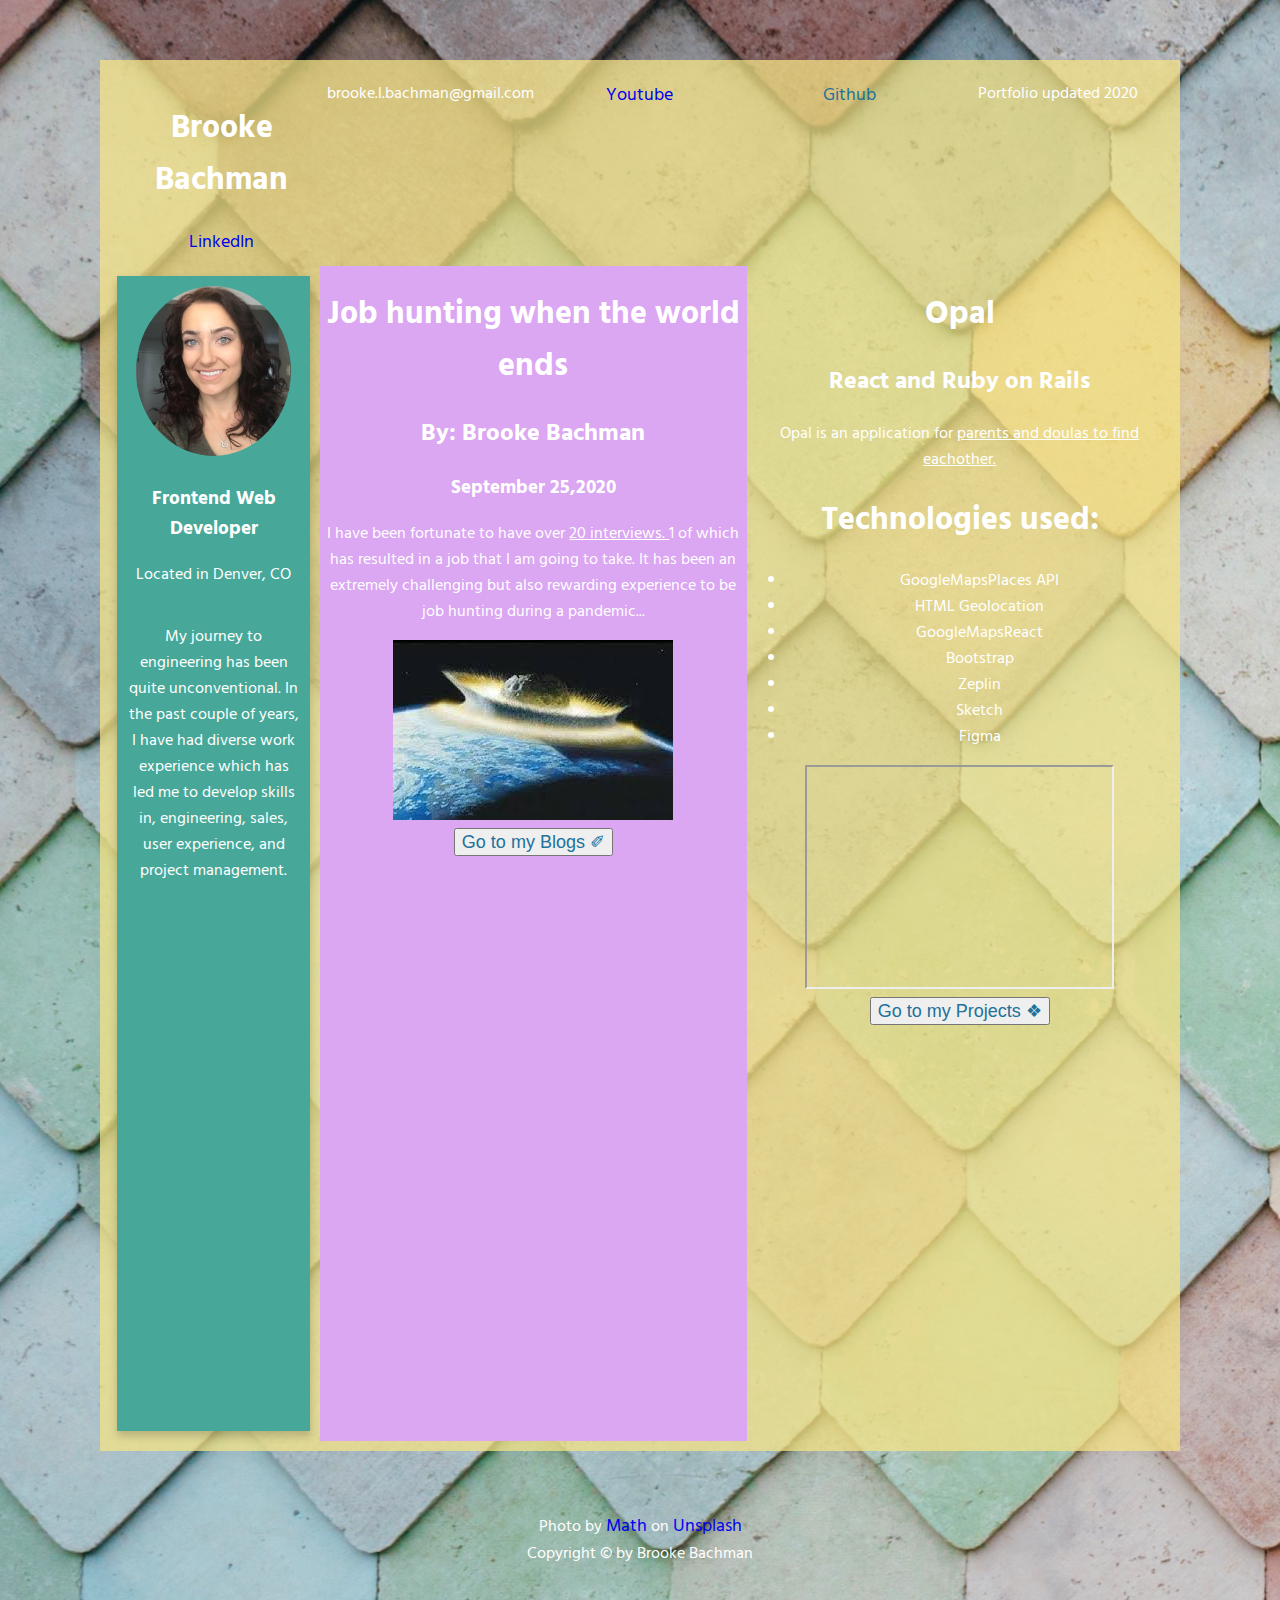
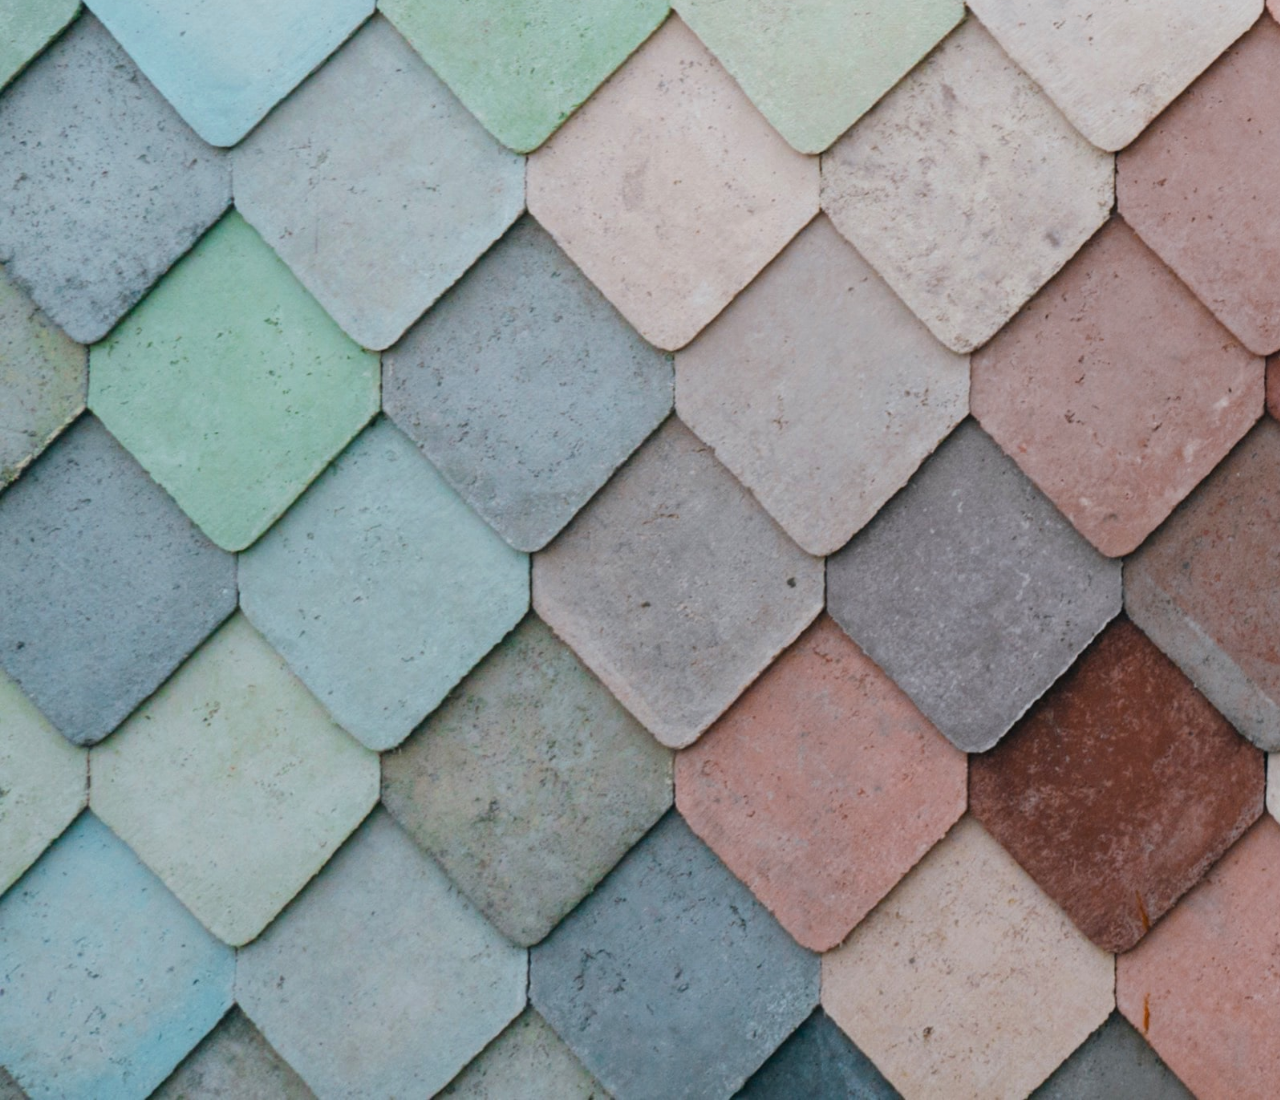
==== index.html @ a8723e6d "photo info and copyright looks good" ====
<!DOCTYPE html>
<!--[if lt IE 7]>      <html class="no-js lt-ie9 lt-ie8 lt-ie7"> <![endif]-->
<!--[if IE 7]>         <html class="no-js lt-ie9 lt-ie8"> <![endif]-->
<!--[if IE 8]>         <html class="no-js lt-ie9"> <![endif]-->
<!--[if gt IE 8]><!-->
<html class="no-js">
	<!--<![endif]-->
	<head>
		<meta charset="utf-8" />
		<meta http-equiv="X-UA-Compatible" content="IE=edge" />
		<title>The Home Page</title>
		<meta name="description" content="" />
		<meta name="viewport" content="width=device-width, initial-scale=1" />
		<link rel="stylesheet" href="./assets/Css/port_homepage.css" />
	</head>
	<body>
        <div id="main">
			<div id="heading">
                <div id="bio-body">
                    <div id="top-grid">
                        <!-- contact-info ends here -->
                        <header>Portfolio updated 2020</header>
                            <h1 id="name">Brooke Bachman</h1>
                       
                                <span id="contact">brooke.l.bachman@gmail.com </span>
                                 <a id="youtube" href="http://www.youtube.com/channel/UCHbT-7f5TmRQencjQv1mF-Q?view_as=subscriber">Youtube </a>  </a>
                                 <a id="github" href="http://github.com/brookebachman00">Github</a> 
                                 <a id="linked" href="http://www.linkedin.com/in/brookebachman">LinkedIn</a>
                            
                     <!--  div top-grid ends here -->
                    </div>
                    <div id="mid-first">
                        <div id="pic-div">
                            <img id="pic" alt="photo of a woman with curly hair" src='./assets/images/brookepic.jpg' ></img>
                            <div id="brooke-details">
                                <h3>Frontend Web Developer</h3>
                                <p>Located in Denver, CO </p>
                            </div>
                        </div>
                            <p id="bio-title">
                                My journey to engineering has been quite unconventional. In the past couple of years, I have had diverse work experience which has led me to develop skills in, engineering, sales, user experience, and project management.
                            </p>
                    </div>
                    <div id="blog-card">
                        <h1 id="blog-title">Job hunting when the world ends</h1>
                        <h2>By: Brooke Bachman</h2>
                        <h3 id="date">September 25,2020</h3>
                        <p id="blog-content">
                            I have been fortunate to have over <u>20 interviews. </u> 1 of which has resulted in a job that I am
                            going to take. It has been an extremely challenging but also rewarding experience to be job hunting during a pandemic...</p>
                            <img id="photo" src='./assets/images/worldends.jpg' alt="photo of the earth exploding"><br>
                        <button><a class="nav-items" href="Blog/bloghome.html"> Go to my Blogs ✐    </a></button>
                    </div>
                    <div id="project-card">
                        <h1 id="project-title">Opal</h1>
                        <h2>React and Ruby on Rails</h2>
                        <p id="project-content">Opal is an application for <u>parents and doulas to find eachother.</u></p>
                        <h1 id="tech">Technologies used:</h1>
                        <ul id="types">
                            <li>GoogleMapsPlaces API</li>
                            <li>HTML Geolocation</li> 
                            <li>GoogleMapsReact</li>
                            <li>Bootstrap</li>
                            <li>Zeplin</li> 
                            <li>Sketch</li>
                            <li>Figma</li>
                        </ul>
                        <iframe id="video" width="305vw" height="220vh" src="https://www.youtube.com/embed/R0_HKZfdg3s"> </iframe>
                        <button><a class="nav-items" href="projects.html">   Go to my Projects ❖</a>  </button>
                    </div>
                </div>
            </div>
             <!-- This is the background div-->
                <!-- grid middle ends here -->
                 <!-- div body ends here -->
            <!-- heading ends here -->
           
        
        <!--  main ends here -->
    <span id="photo-info"
				>Photo by
				<a
					href="https://unsplash.com/@builtbymath?utm_source=unsplash&amp;utm_medium=referral&amp;utm_content=creditCopyText"
					>Math</a>
				on
				<a
					href="https://unsplash.com/backgrounds/nature/wood?utm_source=unsplash&amp;utm_medium=referral&amp;utm_content=creditCopyText"
                    >Unsplash</a></span>
    
        <footer>Copyright © by Brooke Bachman</footer>
            </div>
        </div>
    </div>
		<!--[if lt IE 7]>
			<p class="browsehappy">
				You are using an <strong>outdated</strong> browser. Please <a href="#">upgrade your browser</a> to
				improve your experience.
			</p>
		<![endif]-->
		<link href="https://fonts.googleapis.com/css2?family=Ranchers&display=swap" rel="stylesheet" />

        <link href="https://fonts.googleapis.com/css2?family=Hind+Siliguri:wght@400;700&family=Roboto+Condensed:ital,wght@0,300;0,400;1,300;1,400&display=swap" rel="stylesheet">

        <script src="" async defer></script>
       
	</body>
</html>
---- assets/Css/port_homepage.css ----
html {
    margin: 0px;
}
body {
    margin: 0px;
}

@media(min-width: 800px){
    #main {
        background-image: url('../images/tile.jpg');
		background-size: cover;
		height: 300vh;
		text-align: center;
		width: 100vw;
		font-family: 'Hind Siliguri', sans-serif;
        color: white;
    }
    #heading {
        padding: 60px;
    }
    #bio-body {
		display: grid;
		grid-template-columns: 1fr 2fr 2fr;
		grid-template-rows: 1fr 6fr;
		grid-template-areas:
			'top top top'
			'bio blogs projects';
        padding: 10px 7px;
        background-color: rgba(244, 227, 134, 0.745);
        margin: 0px 40px;
    }
    #blog-card{
        background-color: rgb(219, 166, 242);
    }
	#top-grid {
        padding: 10px;
		grid-area: top;
		display: grid;
		grid-template-columns: 1fr 1fr 1fr 1fr 1fr;
		grid-template-areas: 'name link1 link2 link3 link4';
	}

	#bio-title {
		grid-area: bio;
		margin: 10px;
	}

	#mid-first {
		background-color: #47a899;
		box-shadow: 0 5px 9px 0 rgba(0, 0, 0, 0.2);
		transition: 0.4s;
		margin: 10px;
	}

	#contact {
		grid-area: link1;
	}
	#youtube {
		grid-area: link2;
	}
	#github {
		grid-area: link3;
    }
    
    #linkedin {
        grid-area: link4;
    }

	#name {
		grid-area: name;
	}
	#pic-div {
		grid-area: pic;
		padding: 10px;
	}
	#pic {
		border-radius: 50%;
		height: 170px;
		width: 155px;
	}

	#brooke-details {
		grid-area: location;
	}

	#Navbar{
		color: white;
		grid-area: nav;
		font-size: 12px;
	}

	.nav-items {
		color: rgb(33, 113, 155);
	}
	#project-video {
		grid-area: video;
		color: white;
		font-size: 12px;
    }
    #github {
		color: rgb(33, 113, 155);
	}
	a {
		text-decoration: none;
		font-size: 18px;
	}
}
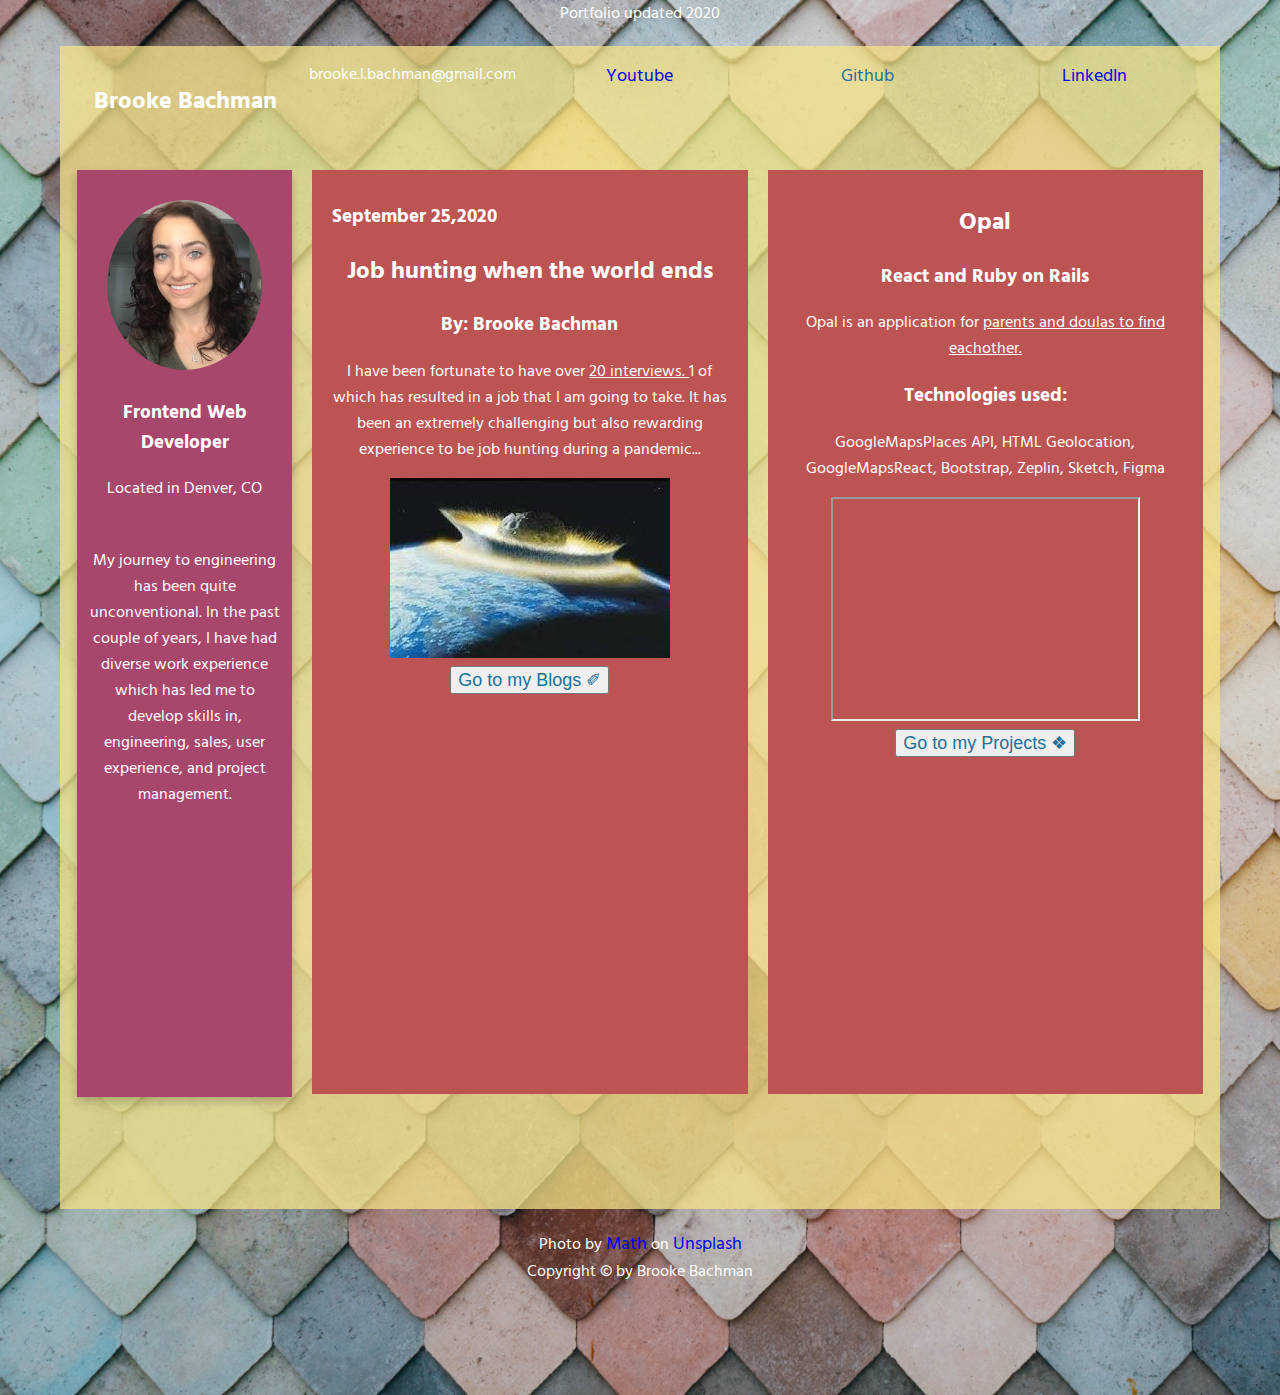
==== commit 48955b7a: "lined up cards" ====
--- a/index.html
+++ b/index.html
@@ -14,13 +14,16 @@
 		<link rel="stylesheet" href="./assets/Css/port_homepage.css" />
 	</head>
 	<body>
+       
         <div id="main">
+            <header>Portfolio updated 2020</header>
 			<div id="heading">
                 <div id="bio-body">
+                  
                     <div id="top-grid">
                         <!-- contact-info ends here -->
-                        <header>Portfolio updated 2020</header>
-                            <h1 id="name">Brooke Bachman</h1>
+                      
+                            <h2 id="name">Brooke Bachman</h2>
                        
                                 <span id="contact">brooke.l.bachman@gmail.com </span>
                                  <a id="youtube" href="http://www.youtube.com/channel/UCHbT-7f5TmRQencjQv1mF-Q?view_as=subscriber">Youtube </a>  </a>
@@ -42,9 +45,11 @@
                             </p>
                     </div>
                     <div id="blog-card">
-                        <h1 id="blog-title">Job hunting when the world ends</h1>
-                        <h2>By: Brooke Bachman</h2>
                         <h3 id="date">September 25,2020</h3>
+                        <h2 id="blog-title">Job hunting when the world ends</h2>
+                        
+                        <h3>By: Brooke Bachman</h3>
+                        
                         <p id="blog-content">
                             I have been fortunate to have over <u>20 interviews. </u> 1 of which has resulted in a job that I am
                             going to take. It has been an extremely challenging but also rewarding experience to be job hunting during a pandemic...</p>
@@ -52,21 +57,15 @@
                         <button><a class="nav-items" href="Blog/bloghome.html"> Go to my Blogs ✐    </a></button>
                     </div>
                     <div id="project-card">
-                        <h1 id="project-title">Opal</h1>
-                        <h2>React and Ruby on Rails</h2>
+                        <h2 id="project-title">Opal</h2>
+                        <h3>React and Ruby on Rails</h3>
                         <p id="project-content">Opal is an application for <u>parents and doulas to find eachother.</u></p>
-                        <h1 id="tech">Technologies used:</h1>
-                        <ul id="types">
-                            <li>GoogleMapsPlaces API</li>
-                            <li>HTML Geolocation</li> 
-                            <li>GoogleMapsReact</li>
-                            <li>Bootstrap</li>
-                            <li>Zeplin</li> 
-                            <li>Sketch</li>
-                            <li>Figma</li>
-                        </ul>
+                        <h3 id="tech">Technologies used:</h3>
+                            <p>GoogleMapsPlaces API, HTML Geolocation, GoogleMapsReact, Bootstrap, Zeplin, Sketch, Figma</p>
                         <iframe id="video" width="305vw" height="220vh" src="https://www.youtube.com/embed/R0_HKZfdg3s"> </iframe>
                         <button><a class="nav-items" href="projects.html">   Go to my Projects ❖</a>  </button>
+                        
+                    
                     </div>
                 </div>
             </div>
--- a/assets/Css/port_homepage.css
+++ b/assets/Css/port_homepage.css
@@ -1,39 +1,54 @@
 html {
-    margin: 0px;
+	margin: 0px;
 }
 body {
-    margin: 0px;
+	margin: 0px;
 }
 
-@media(min-width: 800px){
-    #main {
-        background-image: url('../images/tile.jpg');
+@media (min-width: 800px) {
+	#main {
+		background-image: url('../images/tile.jpg');
 		background-size: cover;
-		height: 300vh;
+		height: 155vh;
 		text-align: center;
 		width: 100vw;
 		font-family: 'Hind Siliguri', sans-serif;
-        color: white;
-    }
-    #heading {
-        padding: 60px;
-    }
-    #bio-body {
+		color: white;
+	}
+	#heading {
+		padding: 20px;
+	}
+	#date {
+		text-align: left;
+		padding-left: 8px;
+	}
+	#bio-body {
 		display: grid;
 		grid-template-columns: 1fr 2fr 2fr;
-		grid-template-rows: 1fr 6fr;
+		grid-template-rows: 1fr 10fr;
 		grid-template-areas:
 			'top top top'
 			'bio blogs projects';
-        padding: 10px 7px;
-        background-color: rgba(244, 227, 134, 0.745);
-        margin: 0px 40px;
-    }
-    #blog-card{
-        background-color: rgb(219, 166, 242);
-    }
+		padding: 10px 7px;
+		background-color: rgba(244, 227, 134, 0.745);
+		margin: 0px 40px;
+		height: 127vh;
+	}
+
+	#blog-card {
+		background-color: rgb(189, 84, 84);
+		margin: 10px;
+		padding: 12px;
+		height: 100vh;
+	}
+	#project-card {
+		background-color: rgb(189, 84, 84);
+		margin: 10px;
+		padding: 12px;
+		height: 100vh;
+	}
 	#top-grid {
-        padding: 10px;
+		padding: 5px;
 		grid-area: top;
 		display: grid;
 		grid-template-columns: 1fr 1fr 1fr 1fr 1fr;
@@ -46,10 +61,11 @@
 	}
 
 	#mid-first {
-		background-color: #47a899;
+		background-color: #a8476c;
 		box-shadow: 0 5px 9px 0 rgba(0, 0, 0, 0.2);
 		transition: 0.4s;
 		margin: 10px;
+		height: 103vh;
 	}
 
 	#contact {
@@ -60,18 +76,19 @@
 	}
 	#github {
 		grid-area: link3;
-    }
-    
-    #linkedin {
-        grid-area: link4;
-    }
+	}
+
+	#linkedin {
+		grid-area: link4;
+	}
 
 	#name {
 		grid-area: name;
 	}
 	#pic-div {
 		grid-area: pic;
-		padding: 10px;
+		padding: 20px;
+		margin: 10px;
 	}
 	#pic {
 		border-radius: 50%;
@@ -83,7 +100,7 @@
 		grid-area: location;
 	}
 
-	#Navbar{
+	#Navbar {
 		color: white;
 		grid-area: nav;
 		font-size: 12px;
@@ -96,8 +113,8 @@
 		grid-area: video;
 		color: white;
 		font-size: 12px;
-    }
-    #github {
+	}
+	#github {
 		color: rgb(33, 113, 155);
 	}
 	a {
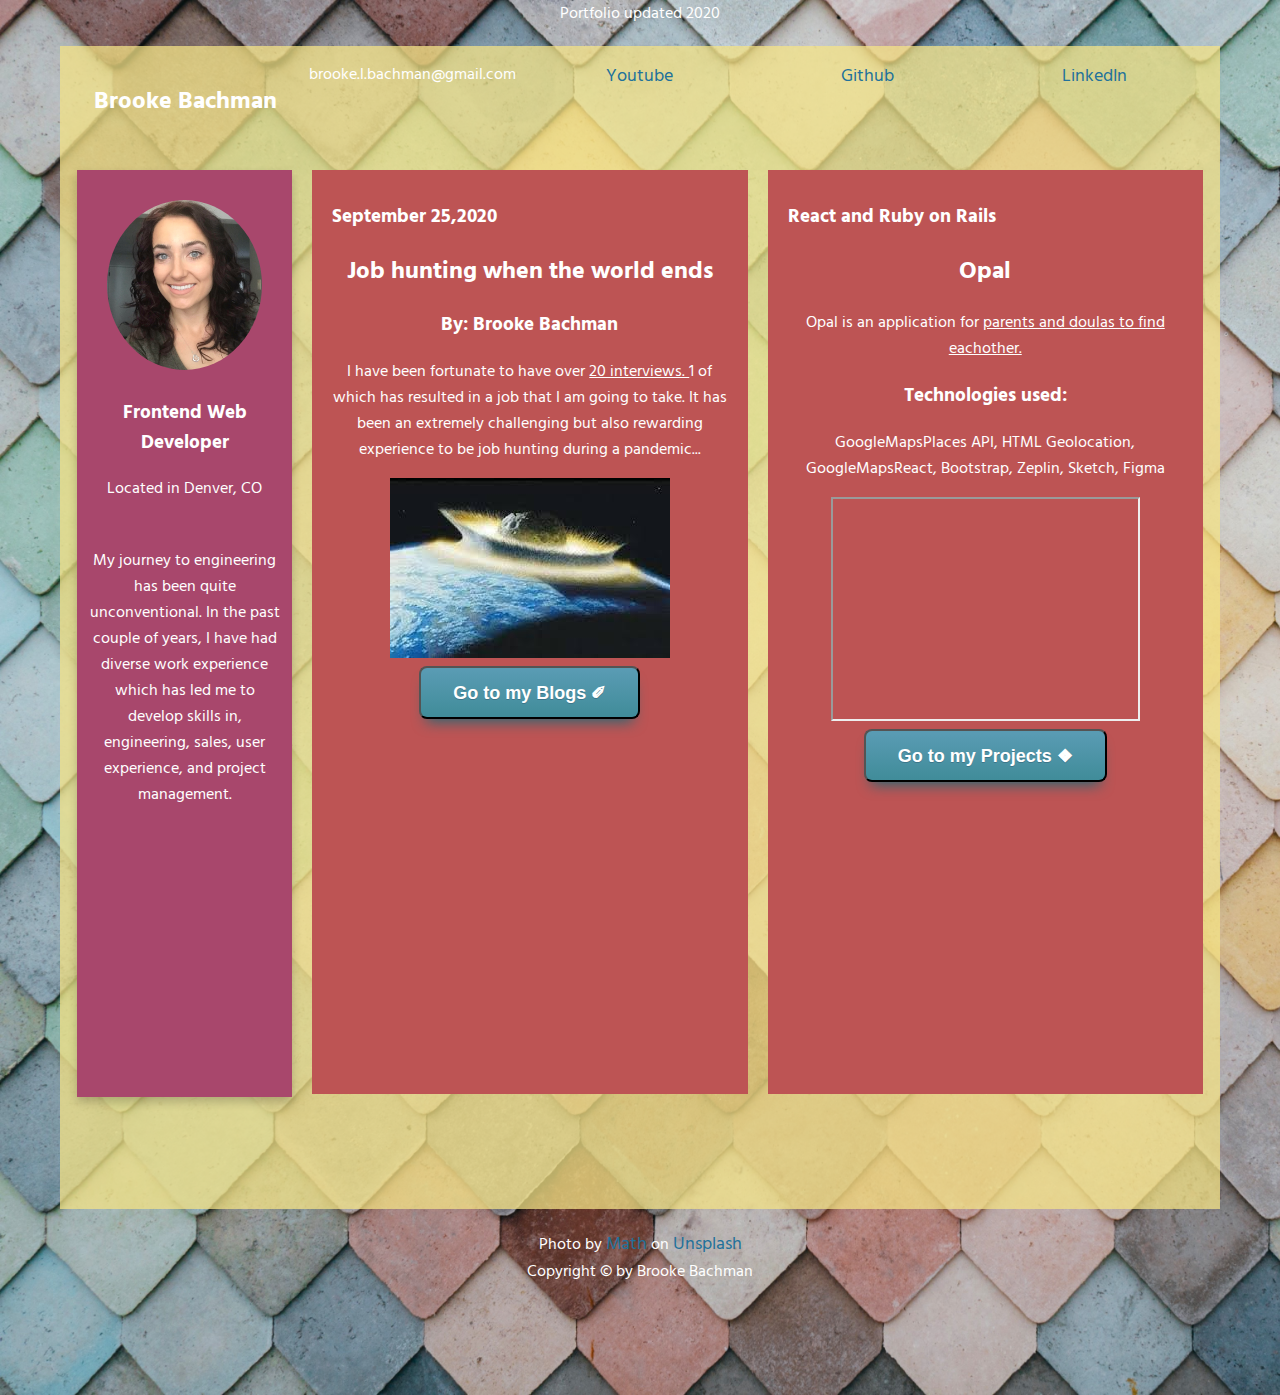
==== commit 2c36956a: "home page done" ====
--- a/index.html
+++ b/index.html
@@ -45,25 +45,23 @@
                             </p>
                     </div>
                     <div id="blog-card">
-                        <h3 id="date">September 25,2020</h3>
+                        <h3 class="date">September 25,2020</h3>
                         <h2 id="blog-title">Job hunting when the world ends</h2>
-                        
                         <h3>By: Brooke Bachman</h3>
-                        
                         <p id="blog-content">
                             I have been fortunate to have over <u>20 interviews. </u> 1 of which has resulted in a job that I am
                             going to take. It has been an extremely challenging but also rewarding experience to be job hunting during a pandemic...</p>
                             <img id="photo" src='./assets/images/worldends.jpg' alt="photo of the earth exploding"><br>
-                        <button><a class="nav-items" href="Blog/bloghome.html"> Go to my Blogs ✐    </a></button>
+                        <button class="myButton"><a class="button-link" href="Blog/bloghome.html"> Go to my Blogs ✐    </a></button>
                     </div>
                     <div id="project-card">
+                        <h3 class="date">React and Ruby on Rails</h3>
                         <h2 id="project-title">Opal</h2>
-                        <h3>React and Ruby on Rails</h3>
                         <p id="project-content">Opal is an application for <u>parents and doulas to find eachother.</u></p>
                         <h3 id="tech">Technologies used:</h3>
                             <p>GoogleMapsPlaces API, HTML Geolocation, GoogleMapsReact, Bootstrap, Zeplin, Sketch, Figma</p>
                         <iframe id="video" width="305vw" height="220vh" src="https://www.youtube.com/embed/R0_HKZfdg3s"> </iframe>
-                        <button><a class="nav-items" href="projects.html">   Go to my Projects ❖</a>  </button>
+                        <button class="myButton"><a class="button-link" href="projects.html">   Go to my Projects ❖</a>  </button>
                         
                     
                     </div>
--- a/assets/Css/port_homepage.css
+++ b/assets/Css/port_homepage.css
@@ -18,7 +18,7 @@
 	#heading {
 		padding: 20px;
 	}
-	#date {
+	.date {
 		text-align: left;
 		padding-left: 8px;
 	}
@@ -106,9 +106,7 @@
 		font-size: 12px;
 	}
 
-	.nav-items {
-		color: rgb(33, 113, 155);
-	}
+	
 	#project-video {
 		grid-area: video;
 		color: white;
@@ -119,6 +117,36 @@
 	}
 	a {
 		text-decoration: none;
-		font-size: 18px;
-	}
+        font-size: 18px;
+        color:rgb(33, 113, 155);
+    }
+    .myButton {
+        box-shadow: 0px 10px 14px -7px #276873;
+        background:linear-gradient(to bottom, #599bb3 5%, #408c99 100%);
+        background-color:#599bb3;
+        border-radius:8px;
+        display:inline-block;
+        cursor:pointer;
+        color:#ffffff;
+        font-family:Arial;
+        font-size:20px;
+        font-weight:bold;
+        padding:13px 32px;
+        text-decoration:none;
+        text-shadow:0px 1px 0px #3d768a;
+    }
+    .myButton:hover {
+        background:linear-gradient(to bottom, #408c99 5%, #599bb3 100%);
+        background-color:#408c99;
+    }
+    .myButton:active {
+        position:relative;
+        top:1px;
+    }
+    .button-link {
+        text-decoration: none;
+        color: white;
+    }
+    
+            
 }
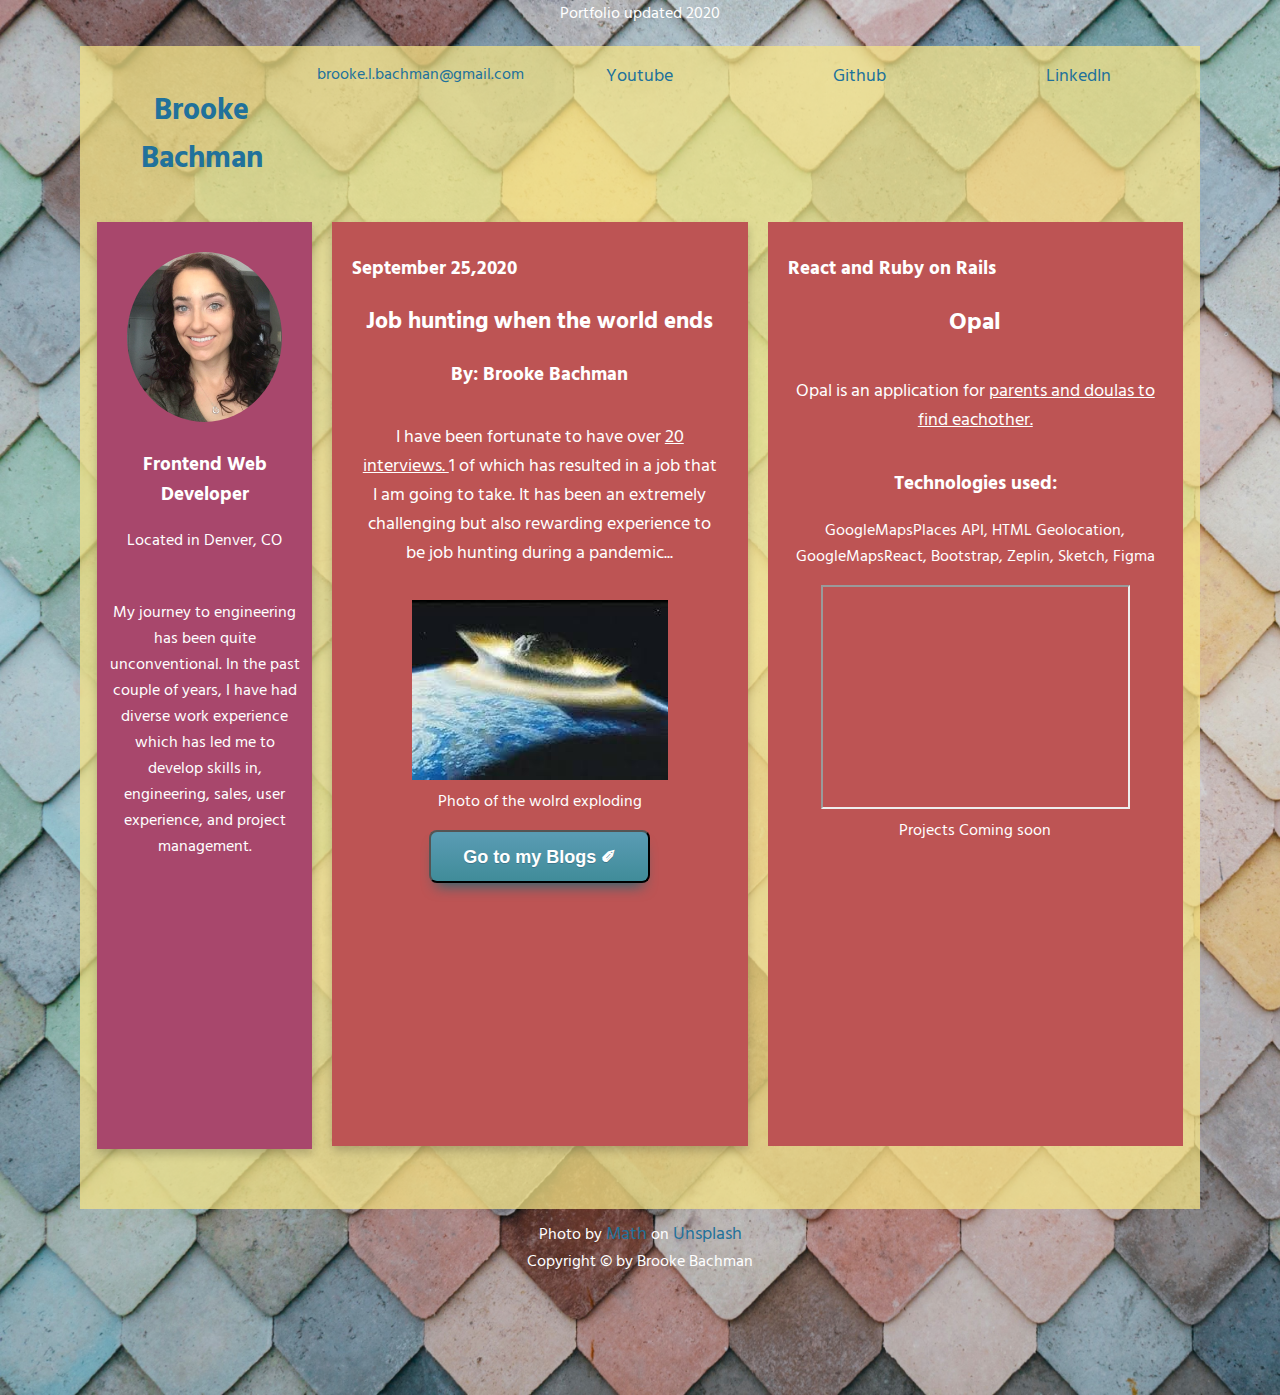
==== commit 7a490b59: "adding more fig captions" ====
--- a/index.html
+++ b/index.html
@@ -51,7 +51,10 @@
                         <p id="blog-content">
                             I have been fortunate to have over <u>20 interviews. </u> 1 of which has resulted in a job that I am
                             going to take. It has been an extremely challenging but also rewarding experience to be job hunting during a pandemic...</p>
+                            <figure>
                             <img id="photo" src='./assets/images/worldends.jpg' alt="photo of the earth exploding"><br>
+                            <figcaption>Photo of the wolrd exploding</figcaption>
+                        </figure>
                         <button class="myButton"><a class="button-link" href="Blog/bloghome.html"> Go to my Blogs ✐    </a></button>
                     </div>
                     <div id="project-card">
@@ -61,7 +64,7 @@
                         <h3 id="tech">Technologies used:</h3>
                             <p>GoogleMapsPlaces API, HTML Geolocation, GoogleMapsReact, Bootstrap, Zeplin, Sketch, Figma</p>
                         <iframe id="video" width="305vw" height="220vh" src="https://www.youtube.com/embed/R0_HKZfdg3s"> </iframe>
-                        <button class="myButton"><a class="button-link" href="projects.html">   Go to my Projects ❖</a>  </button>
+                        <div id="project-link" >  Projects Coming soon  </div>
                         
                     
                     </div>
--- a/assets/Css/port_homepage.css
+++ b/assets/Css/port_homepage.css
@@ -1,3 +1,6 @@
+@import '../Css/bloghome.css';
+@import '../Css/blogpost.css';
+
 html {
 	margin: 0px;
 }
@@ -16,12 +19,19 @@
 		color: white;
 	}
 	#heading {
-		padding: 20px;
-	}
+		padding: 20px 40px 10px 40px;
+    }
+    #name {
+        color: rgb(33, 113, 155);
+        font-size: 30px;
+    }
 	.date {
 		text-align: left;
 		padding-left: 8px;
-	}
+    }
+    #contact {
+        color: rgb(33, 113, 155);
+    }
 	#bio-body {
 		display: grid;
 		grid-template-columns: 1fr 2fr 2fr;
@@ -40,7 +50,18 @@
 		margin: 10px;
 		padding: 12px;
 		height: 100vh;
-	}
+    }
+    #blog-title {
+        font-size: 23px;
+    }
+    #blog-content {
+        font-size: 17.6px;
+        padding: 15px;
+    }
+    #project-content {
+        font-size: 17.6px;
+        padding: 15px;
+    }
 	#project-card {
 		background-color: rgb(189, 84, 84);
 		margin: 10px;
@@ -106,7 +127,6 @@
 		font-size: 12px;
 	}
 
-	
 	#project-video {
 		grid-area: video;
 		color: white;
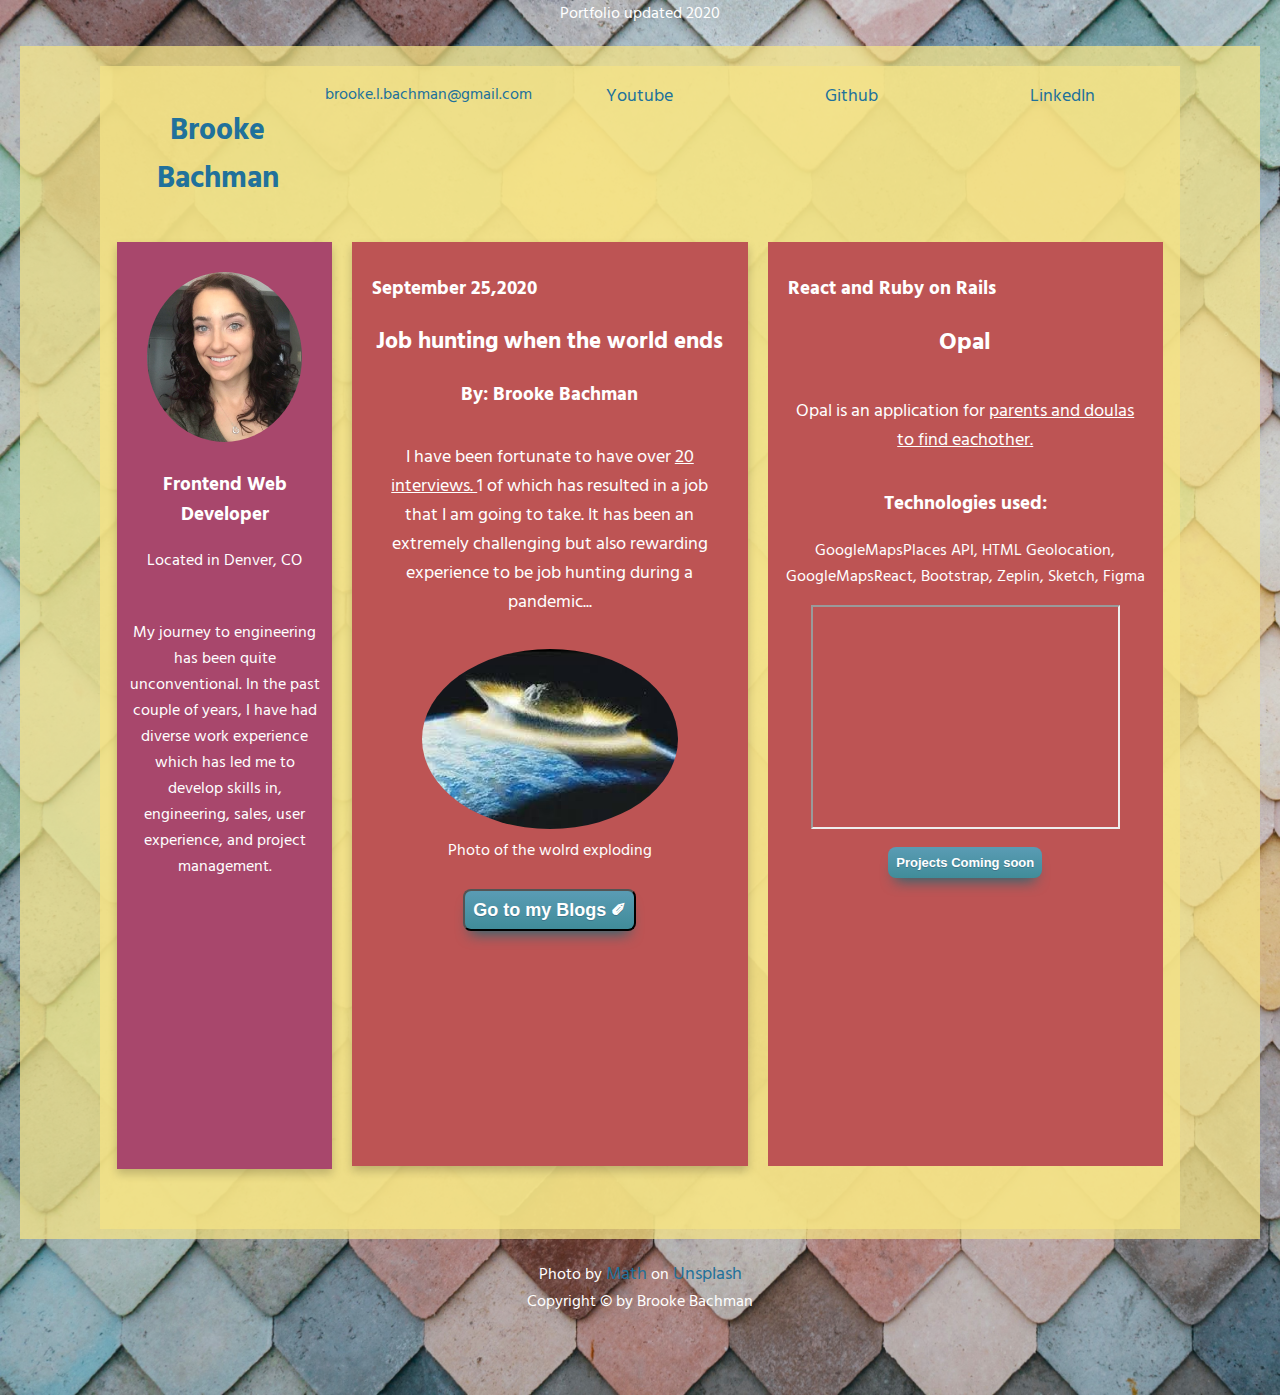
==== commit 6c7e3dfc: "working on the mobile app" ====
--- a/index.html
+++ b/index.html
@@ -19,7 +19,6 @@
             <header>Portfolio updated 2020</header>
 			<div id="heading">
                 <div id="bio-body">
-                  
                     <div id="top-grid">
                         <!-- contact-info ends here -->
                       
--- a/assets/Css/port_homepage.css
+++ b/assets/Css/port_homepage.css
@@ -6,6 +6,25 @@
 }
 body {
 	margin: 0px;
+}
+
+#main {
+    background-image: url('../images/tile.jpg');
+		background-size: cover;
+		height: 275vh;
+		text-align: center;
+		font-family: 'Hind Siliguri', sans-serif;
+		color: white;
+}
+
+#heading {
+    margin: 20px;
+    background-color: rgba(244, 227, 134, 0.745);
+}
+img {
+    height: 160px;
+    width: 146px;
+    border-radius: 55%;
 }
 
 @media (min-width: 800px) {
@@ -149,11 +168,12 @@
         cursor:pointer;
         color:#ffffff;
         font-family:Arial;
-        font-size:20px;
+        font-size:13px;
         font-weight:bold;
-        padding:13px 32px;
+        padding:8px 8px;
         text-decoration:none;
         text-shadow:0px 1px 0px #3d768a;
+        margin: 10px;
     }
     .myButton:hover {
         background:linear-gradient(to bottom, #408c99 5%, #599bb3 100%);
@@ -167,6 +187,23 @@
         text-decoration: none;
         color: white;
     }
+    #project-link {
+        font-size: 13px;
+        box-shadow: 0px 10px 14px -7px #276873;
+        background:linear-gradient(to bottom, #599bb3 5%, #408c99 100%);
+        background-color:#599bb3;
+        border-radius:8px;
+        display:inline-block;
+        cursor:pointer;
+        color:#ffffff;
+        font-family:Arial;
+        font-size:13px;
+        font-weight:bold;
+        padding:8px 8px;
+        text-decoration:none;
+        text-shadow:0px 1px 0px #3d768a;
+        margin: 10px;
+    }
     
             
 }
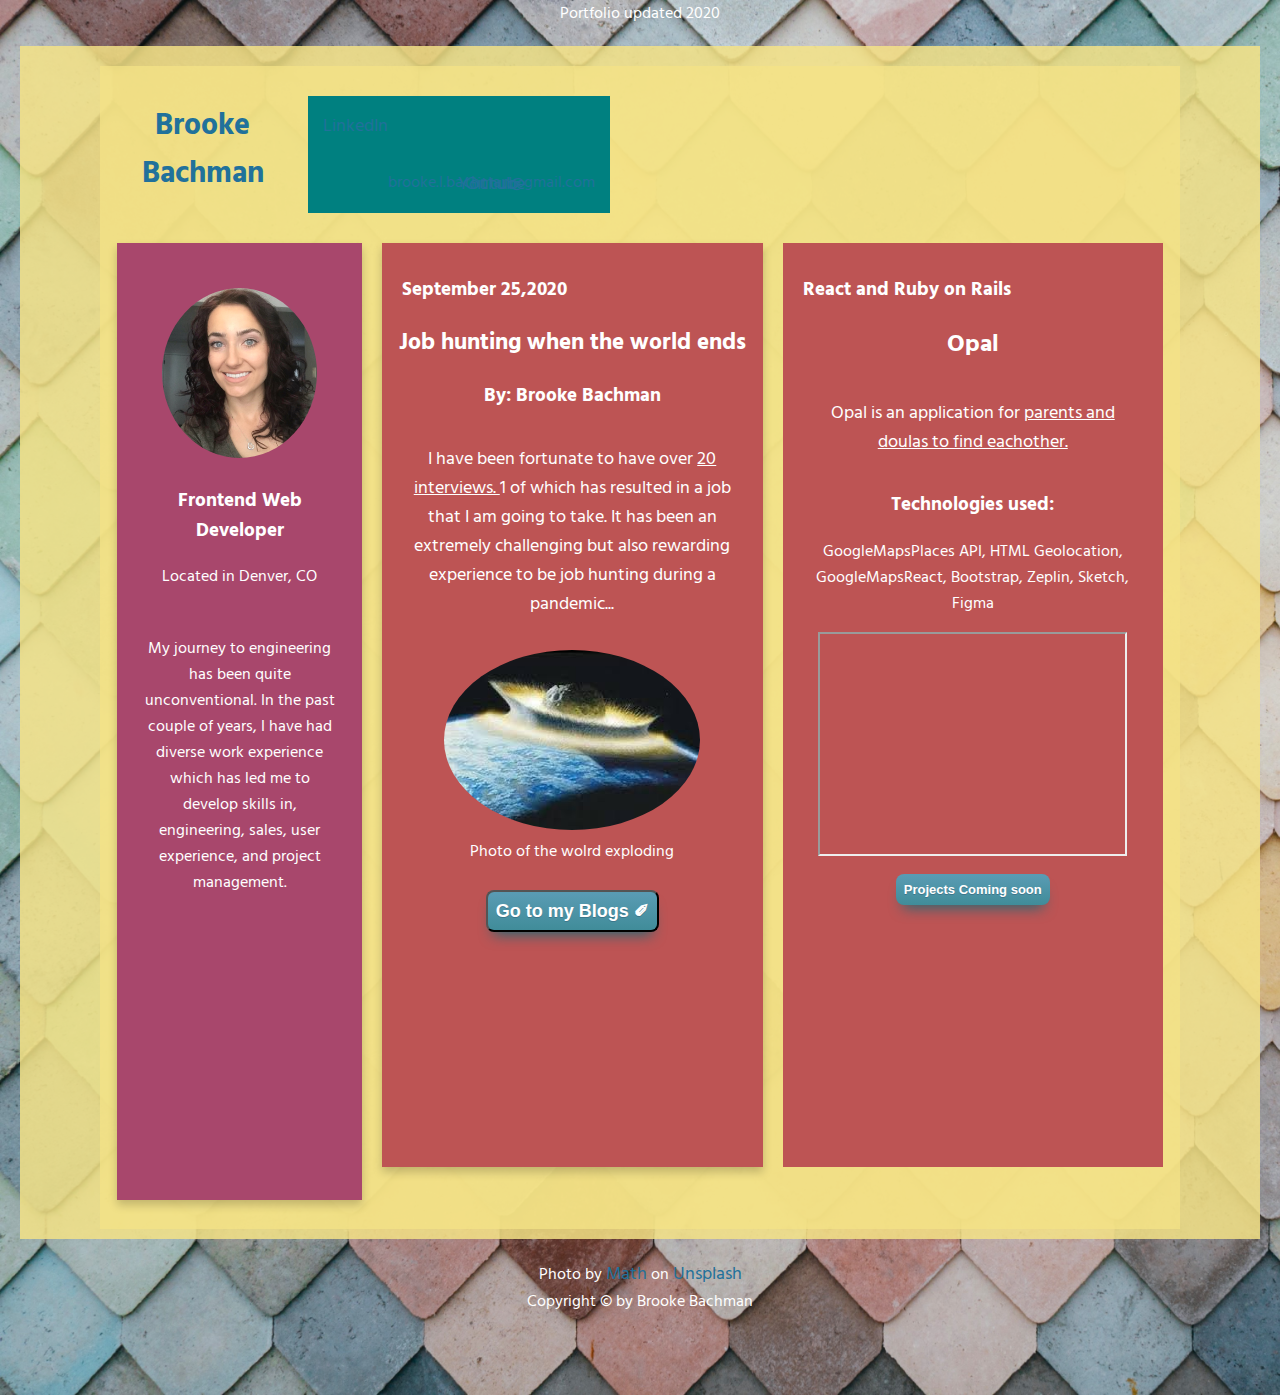
==== commit 4cc56d50: "mobile-home looks good" ====
--- a/index.html
+++ b/index.html
@@ -21,14 +21,13 @@
                 <div id="bio-body">
                     <div id="top-grid">
                         <!-- contact-info ends here -->
-                      
                             <h2 id="name">Brooke Bachman</h2>
-                       
+                            <div id="mobile-top">
                                 <span id="contact">brooke.l.bachman@gmail.com </span>
                                  <a id="youtube" href="http://www.youtube.com/channel/UCHbT-7f5TmRQencjQv1mF-Q?view_as=subscriber">Youtube </a>  </a>
                                  <a id="github" href="http://github.com/brookebachman00">Github</a> 
                                  <a id="linked" href="http://www.linkedin.com/in/brookebachman">LinkedIn</a>
-                            
+                            </div>
                      <!--  div top-grid ends here -->
                     </div>
                     <div id="mid-first">
--- a/assets/Css/port_homepage.css
+++ b/assets/Css/port_homepage.css
@@ -11,7 +11,7 @@
 #main {
     background-image: url('../images/tile.jpg');
 		background-size: cover;
-		height: 275vh;
+		height: 295vh;
 		text-align: center;
 		font-family: 'Hind Siliguri', sans-serif;
 		color: white;
@@ -19,12 +19,53 @@
 
 #heading {
     margin: 20px;
-    background-color: rgba(244, 227, 134, 0.745);
+    background-color: rgba(244, 227, 134, 0.845);
+}
+#name {
+    margin: 10px;
+    color: rgb(91, 88, 88);
+    padding: 10px;
+}
+
+#mobile-top {
+    background-color: teal;
+    display: grid;
+    grid-template-columns: 1fr 1fr 1fr ;
+    grid-template-rows: 1fr 1fr;
+    grid-template-areas: 'email email email' 'youtube github linkedin';
+    margin: 15px;
+    padding: 15px;
+    color: white;
+}
+
+#mid-first {
+    background-color: rgb(20, 155, 149);
+    padding: 15px;
+    margin: 15px;
+}
+#contact {
+    grid-area: email;
+}
+
+#youtube {
+    grid-area: youtube;
+}
+#github {
+    grid-area: github;
+}
+
+#linkedin {
+    grid-area: linkedin;
 }
 img {
     height: 160px;
     width: 146px;
     border-radius: 55%;
+}
+#blog-card {
+    background-color:  rgb(20, 155, 149);
+    margin: 15px;
+    padding: 15px;
 }
 
 @media (min-width: 800px) {
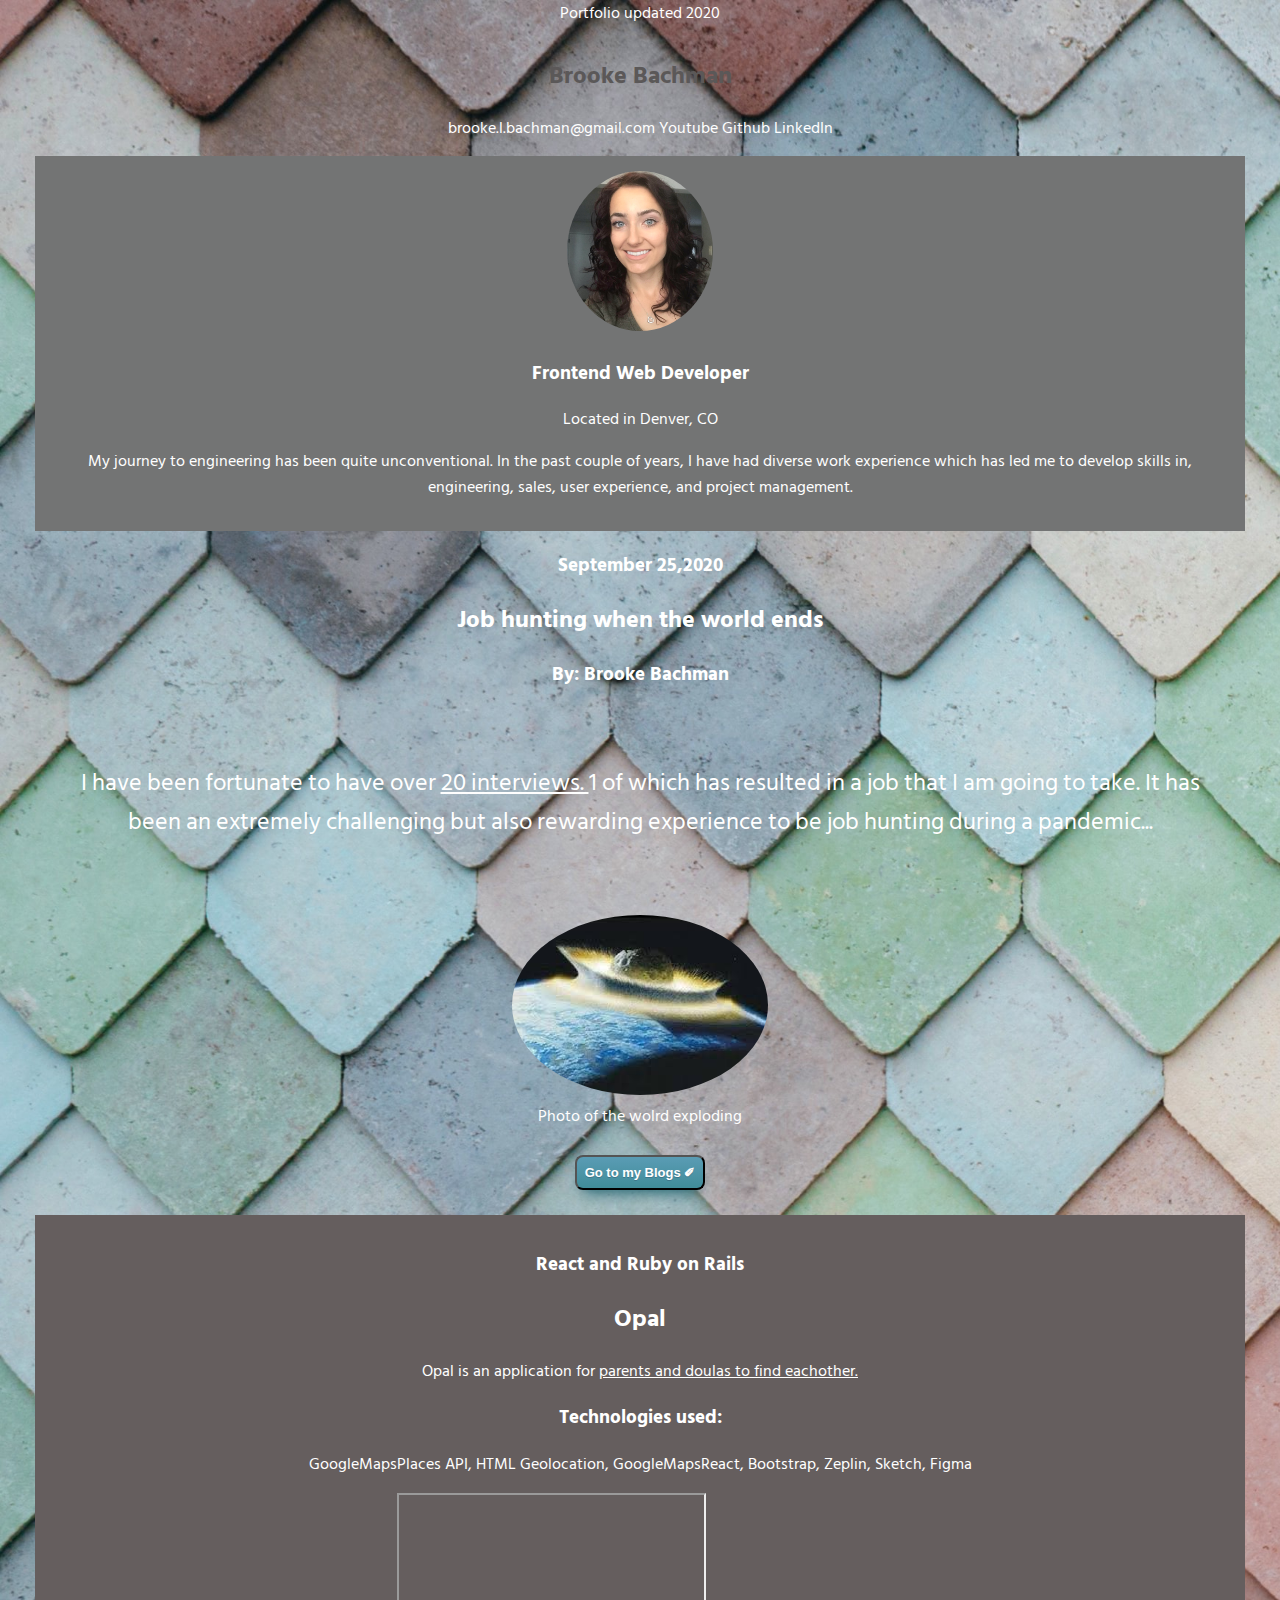
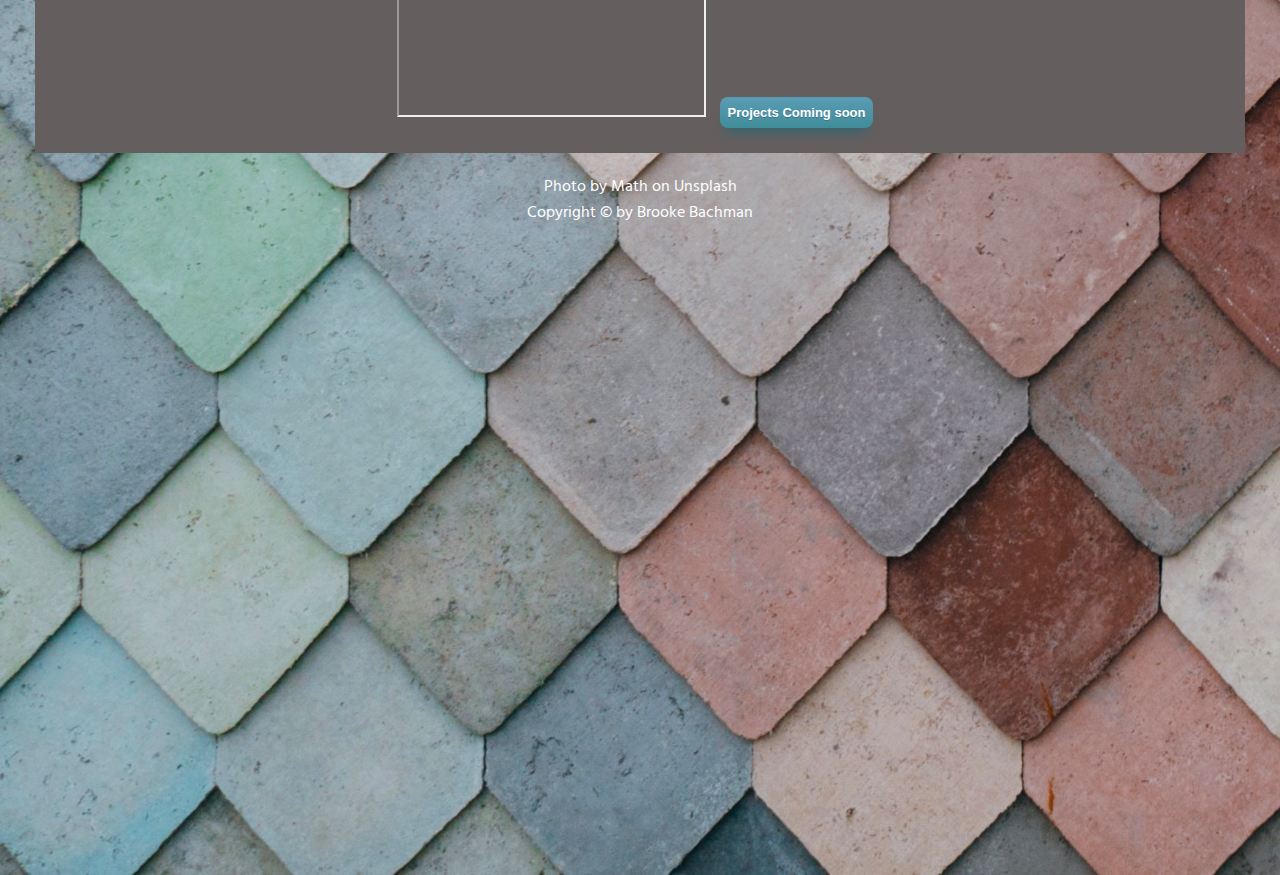
==== commit 8e6d5ec8: "mobile clash" ====
--- a/index.html
+++ b/index.html
@@ -21,13 +21,14 @@
                 <div id="bio-body">
                     <div id="top-grid">
                         <!-- contact-info ends here -->
+                      
                             <h2 id="name">Brooke Bachman</h2>
-                            <div id="mobile-top">
+                       
                                 <span id="contact">brooke.l.bachman@gmail.com </span>
                                  <a id="youtube" href="http://www.youtube.com/channel/UCHbT-7f5TmRQencjQv1mF-Q?view_as=subscriber">Youtube </a>  </a>
                                  <a id="github" href="http://github.com/brookebachman00">Github</a> 
                                  <a id="linked" href="http://www.linkedin.com/in/brookebachman">LinkedIn</a>
-                            </div>
+                            
                      <!--  div top-grid ends here -->
                     </div>
                     <div id="mid-first">
--- a/assets/Css/port_homepage.css
+++ b/assets/Css/port_homepage.css
@@ -11,7 +11,7 @@
 #main {
     background-image: url('../images/tile.jpg');
 		background-size: cover;
-		height: 295vh;
+		height: 275vh;
 		text-align: center;
 		font-family: 'Hind Siliguri', sans-serif;
 		color: white;
@@ -19,7 +19,8 @@
 
 #heading {
     margin: 20px;
-    background-color: rgba(244, 227, 134, 0.845);
+<<<<<<< HEAD
+    background-color: rgb(255, 255, 255,.9);
 }
 #name {
     margin: 10px;
@@ -28,7 +29,7 @@
 }
 
 #mobile-top {
-    background-color: teal;
+    background-color: rgb(87, 85, 85);
     display: grid;
     grid-template-columns: 1fr 1fr 1fr ;
     grid-template-rows: 1fr 1fr;
@@ -39,7 +40,7 @@
 }
 
 #mid-first {
-    background-color: rgb(20, 155, 149);
+    background-color: rgb(115, 116, 116);
     padding: 15px;
     margin: 15px;
 }
@@ -56,17 +57,79 @@
 
 #linkedin {
     grid-area: linkedin;
+=======
+    background-color: rgba(244, 227, 134, 0.745);
+>>>>>>> parent of 4cc56d5... mobile-home looks good
 }
 img {
     height: 160px;
     width: 146px;
     border-radius: 55%;
 }
+<<<<<<< HEAD
 #blog-card {
-    background-color:  rgb(20, 155, 149);
+    background-color:  rgb(135, 115, 115);
     margin: 15px;
     padding: 15px;
 }
+a {
+    color: white;
+    text-decoration: none;
+}
+
+#project-card {
+    background-color:  rgb(101, 94, 94);
+    margin: 15px;
+    padding: 15px;
+}
+
+.myButton {
+    box-shadow: 0px 10px 14px -7px #276873;
+    background:linear-gradient(to bottom, #599bb3 5%, #408c99 100%);
+    background-color:#599bb3;
+    border-radius:8px;
+    display:inline-block;
+    cursor:pointer;
+    color:#ffffff;
+    font-family:Arial;
+    font-size:13px;
+    font-weight:bold;
+    padding:8px 8px;
+    text-decoration:none;
+    text-shadow:0px 1px 0px #3d768a;
+    margin: 10px;
+}
+.myButton:hover {
+    background:linear-gradient(to bottom, #408c99 5%, #599bb3 100%);
+    background-color:#408c99;
+}
+.myButton:active {
+    position:relative;
+    top:1px;
+}
+.button-link {
+    text-decoration: none;
+    color: white;
+}
+#project-link {
+    font-size: 13px;
+    box-shadow: 0px 10px 14px -7px #276873;
+    background:linear-gradient(to bottom, #599bb3 5%, #408c99 100%);
+    background-color:#599bb3;
+    border-radius:8px;
+    display:inline-block;
+    cursor:pointer;
+    color:#ffffff;
+    font-family:Arial;
+    font-size:13px;
+    font-weight:bold;
+    padding:8px 8px;
+    text-decoration:none;
+    text-shadow:0px 1px 0px #3d768a;
+    margin: 10px;
+}
+=======
+>>>>>>> parent of 4cc56d5... mobile-home looks good
 
 @media (min-width: 800px) {
 	#main {
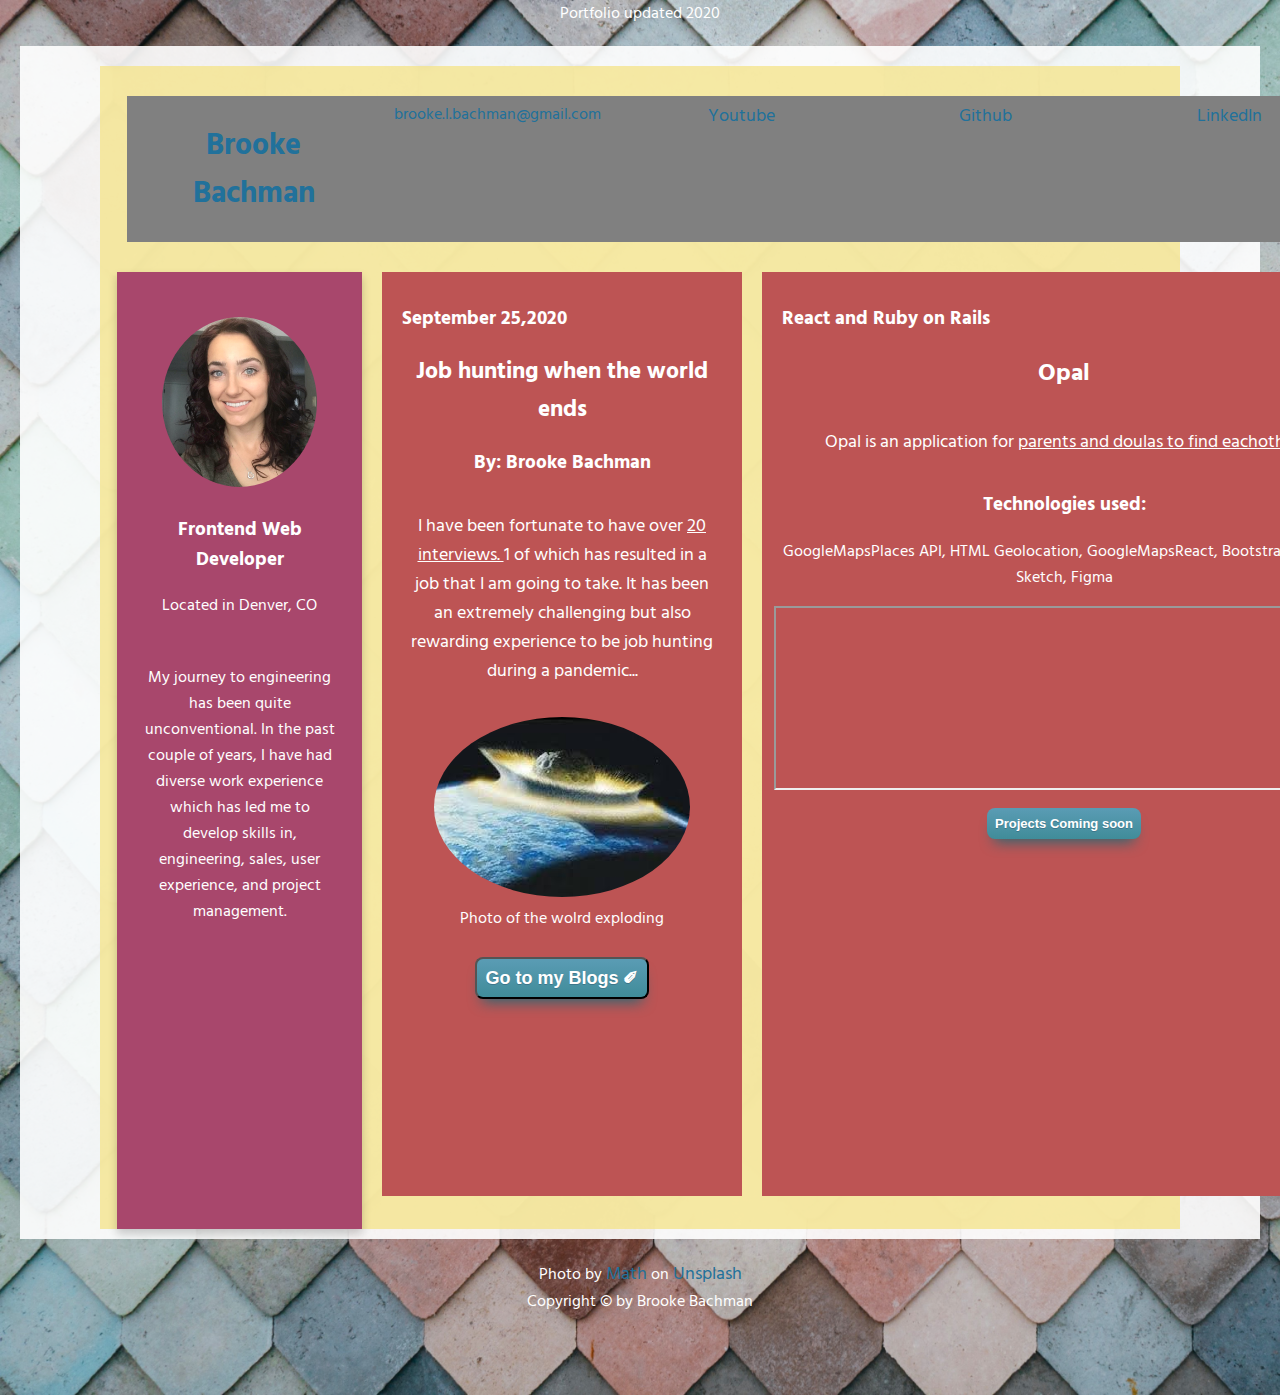
==== commit 6724a785: "home page mobile is nice" ====
--- a/index.html
+++ b/index.html
@@ -28,8 +28,9 @@
                                  <a id="youtube" href="http://www.youtube.com/channel/UCHbT-7f5TmRQencjQv1mF-Q?view_as=subscriber">Youtube </a>  </a>
                                  <a id="github" href="http://github.com/brookebachman00">Github</a> 
                                  <a id="linked" href="http://www.linkedin.com/in/brookebachman">LinkedIn</a>
-                            
+                  
                      <!--  div top-grid ends here -->
+                     
                     </div>
                     <div id="mid-first">
                         <div id="pic-div">
--- a/assets/Css/port_homepage.css
+++ b/assets/Css/port_homepage.css
@@ -11,7 +11,7 @@
 #main {
     background-image: url('../images/tile.jpg');
 		background-size: cover;
-		height: 275vh;
+		height: 355vh;
 		text-align: center;
 		font-family: 'Hind Siliguri', sans-serif;
 		color: white;
@@ -19,7 +19,7 @@
 
 #heading {
     margin: 20px;
-<<<<<<< HEAD
+    padding: 11.5px 7px;
     background-color: rgb(255, 255, 255,.9);
 }
 #name {
@@ -28,15 +28,10 @@
     padding: 10px;
 }
 
-#mobile-top {
-    background-color: rgb(87, 85, 85);
-    display: grid;
-    grid-template-columns: 1fr 1fr 1fr ;
-    grid-template-rows: 1fr 1fr;
-    grid-template-areas: 'email email email' 'youtube github linkedin';
-    margin: 15px;
-    padding: 15px;
-    color: white;
+#top-grid {
+    background-color: gray;
+    margin: 20px;
+    padding: 20px;
 }
 
 #mid-first {
@@ -57,16 +52,16 @@
 
 #linkedin {
     grid-area: linkedin;
-=======
+
     background-color: rgba(244, 227, 134, 0.745);
->>>>>>> parent of 4cc56d5... mobile-home looks good
-}
+}
+
 img {
     height: 160px;
     width: 146px;
     border-radius: 55%;
 }
-<<<<<<< HEAD
+
 #blog-card {
     background-color:  rgb(135, 115, 115);
     margin: 15px;
@@ -128,8 +123,14 @@
     text-shadow:0px 1px 0px #3d768a;
     margin: 10px;
 }
-=======
->>>>>>> parent of 4cc56d5... mobile-home looks good
+
+#video {
+    height: 20vh;
+    width: 45vw;
+}
+#name {
+    color: white;
+}
 
 @media (min-width: 800px) {
 	#main {
